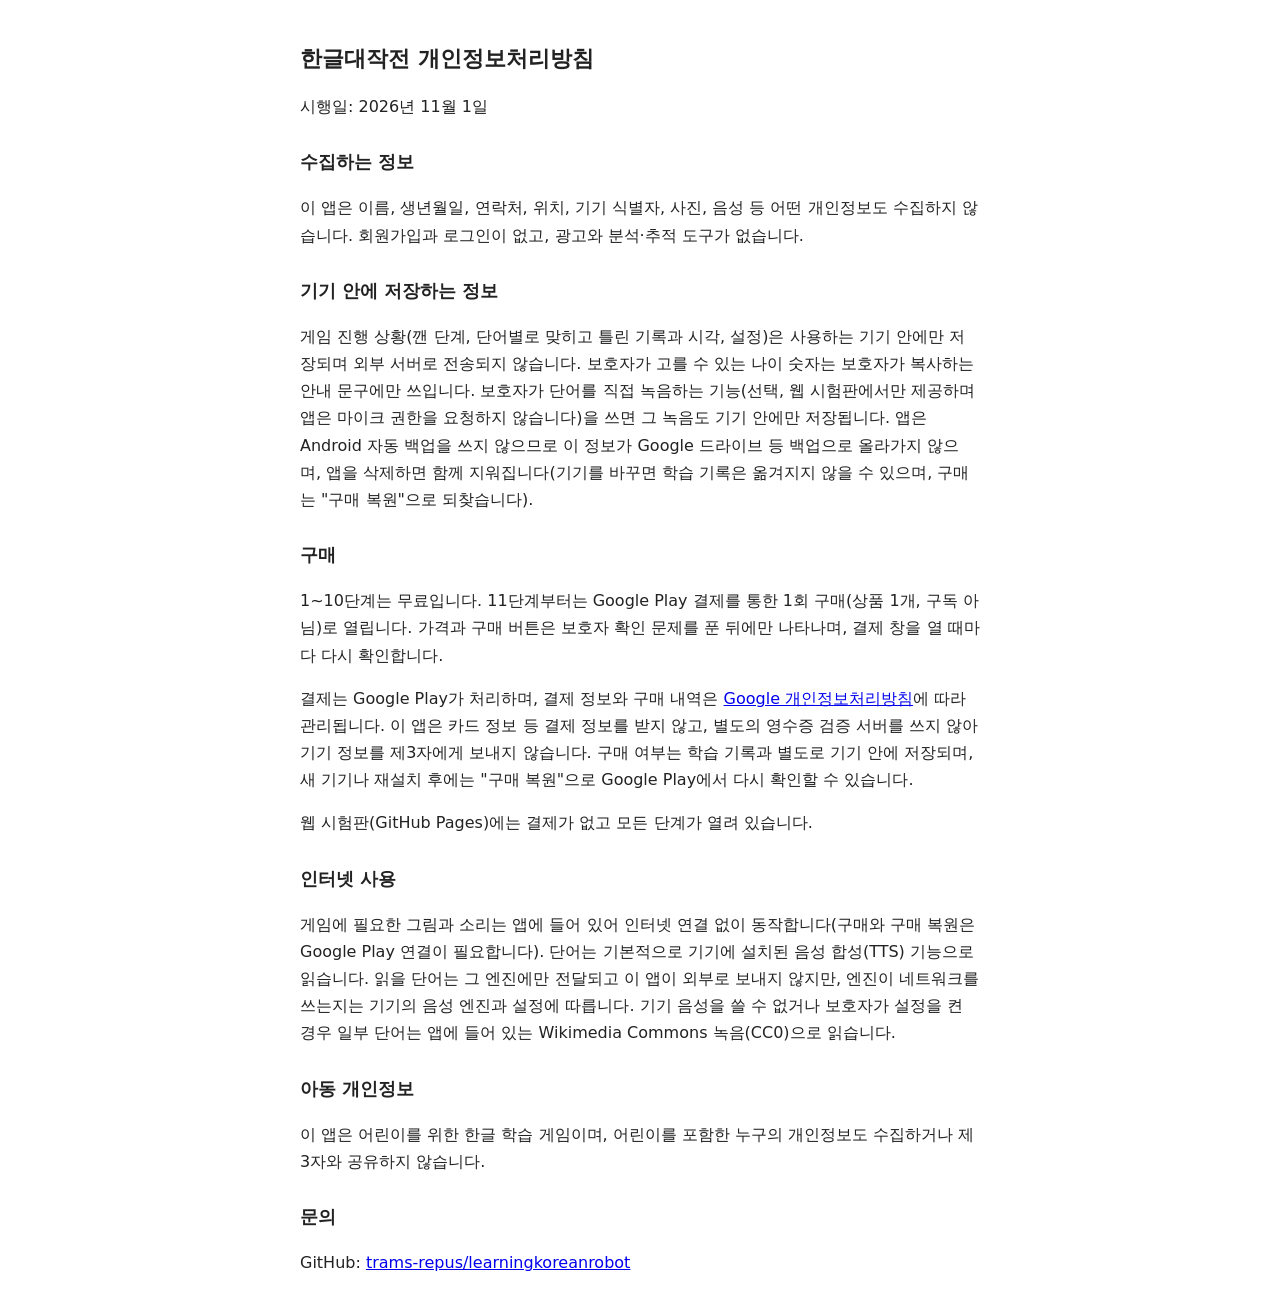
==== privacy.html @ 5465db0c "웹 빌드: learningkoreanrobot claude/hangul-defender-work d02875c Co-Authored-By: Claude Opus 5.5 <norep" ====
<!doctype html>
<html lang="ko"><head><meta charset="utf-8"><meta name="viewport" content="width=device-width,initial-scale=1">
<title>개인정보처리방침 · 한글대작전</title>
<style>body{font-family:system-ui,sans-serif;max-width:680px;margin:0 auto;padding:24px 16px;line-height:1.7;color:#222;background:#fff}h1{font-size:1.4rem}h2{font-size:1.1rem;margin-top:1.6em}</style>
</head><body>
<h1>한글대작전 개인정보처리방침</h1>
<p>시행일: 2026년 11월 1일</p>
<h2>수집하는 정보</h2>
<p>이 앱은 이름, 생년월일, 연락처, 위치, 기기 식별자, 사진, 음성 등 어떤 개인정보도 수집하지 않습니다. 회원가입과 로그인이 없고, 광고와 분석·추적 도구가 없습니다.</p>
<h2>기기 안에 저장하는 정보</h2>
<p>게임 진행 상황(깬 단계, 단어별로 맞히고 틀린 기록과 시각, 설정)은 사용하는 기기 안에만 저장되며 외부 서버로 전송되지 않습니다. 보호자가 고를 수 있는 나이 숫자는 보호자가 복사하는 안내 문구에만 쓰입니다. 보호자가 단어를 직접 녹음하는 기능(선택, 웹 시험판에서만 제공하며 앱은 마이크 권한을 요청하지 않습니다)을 쓰면 그 녹음도 기기 안에만 저장됩니다. 앱은 Android 자동 백업을 쓰지 않으므로 이 정보가 Google 드라이브 등 백업으로 올라가지 않으며, 앱을 삭제하면 함께 지워집니다(기기를 바꾸면 학습 기록은 옮겨지지 않을 수 있으며, 구매는 "구매 복원"으로 되찾습니다).</p>
<h2>구매</h2>
<p>1~10단계는 무료입니다. 11단계부터는 Google Play 결제를 통한 1회 구매(상품 1개, 구독 아님)로 열립니다. 가격과 구매 버튼은 보호자 확인 문제를 푼 뒤에만 나타나며, 결제 창을 열 때마다 다시 확인합니다.</p>
<p>결제는 Google Play가 처리하며, 결제 정보와 구매 내역은 <a href="https://policies.google.com/privacy">Google 개인정보처리방침</a>에 따라 관리됩니다. 이 앱은 카드 정보 등 결제 정보를 받지 않고, 별도의 영수증 검증 서버를 쓰지 않아 기기 정보를 제3자에게 보내지 않습니다. 구매 여부는 학습 기록과 별도로 기기 안에 저장되며, 새 기기나 재설치 후에는 "구매 복원"으로 Google Play에서 다시 확인할 수 있습니다.</p>
<p>웹 시험판(GitHub Pages)에는 결제가 없고 모든 단계가 열려 있습니다.</p>
<h2>인터넷 사용</h2>
<p>게임에 필요한 그림과 소리는 앱에 들어 있어 인터넷 연결 없이 동작합니다(구매와 구매 복원은 Google Play 연결이 필요합니다). 단어는 기본적으로 기기에 설치된 음성 합성(TTS) 기능으로 읽습니다. 읽을 단어는 그 엔진에만 전달되고 이 앱이 외부로 보내지 않지만, 엔진이 네트워크를 쓰는지는 기기의 음성 엔진과 설정에 따릅니다. 기기 음성을 쓸 수 없거나 보호자가 설정을 켠 경우 일부 단어는 앱에 들어 있는 Wikimedia Commons 녹음(CC0)으로 읽습니다.</p>
<h2>아동 개인정보</h2>
<p>이 앱은 어린이를 위한 한글 학습 게임이며, 어린이를 포함한 누구의 개인정보도 수집하거나 제3자와 공유하지 않습니다.</p>
<h2>문의</h2>
<p>GitHub: <a href="https://github.com/trams-repus/learningkoreanrobot/issues">trams-repus/learningkoreanrobot</a></p>
</body></html>
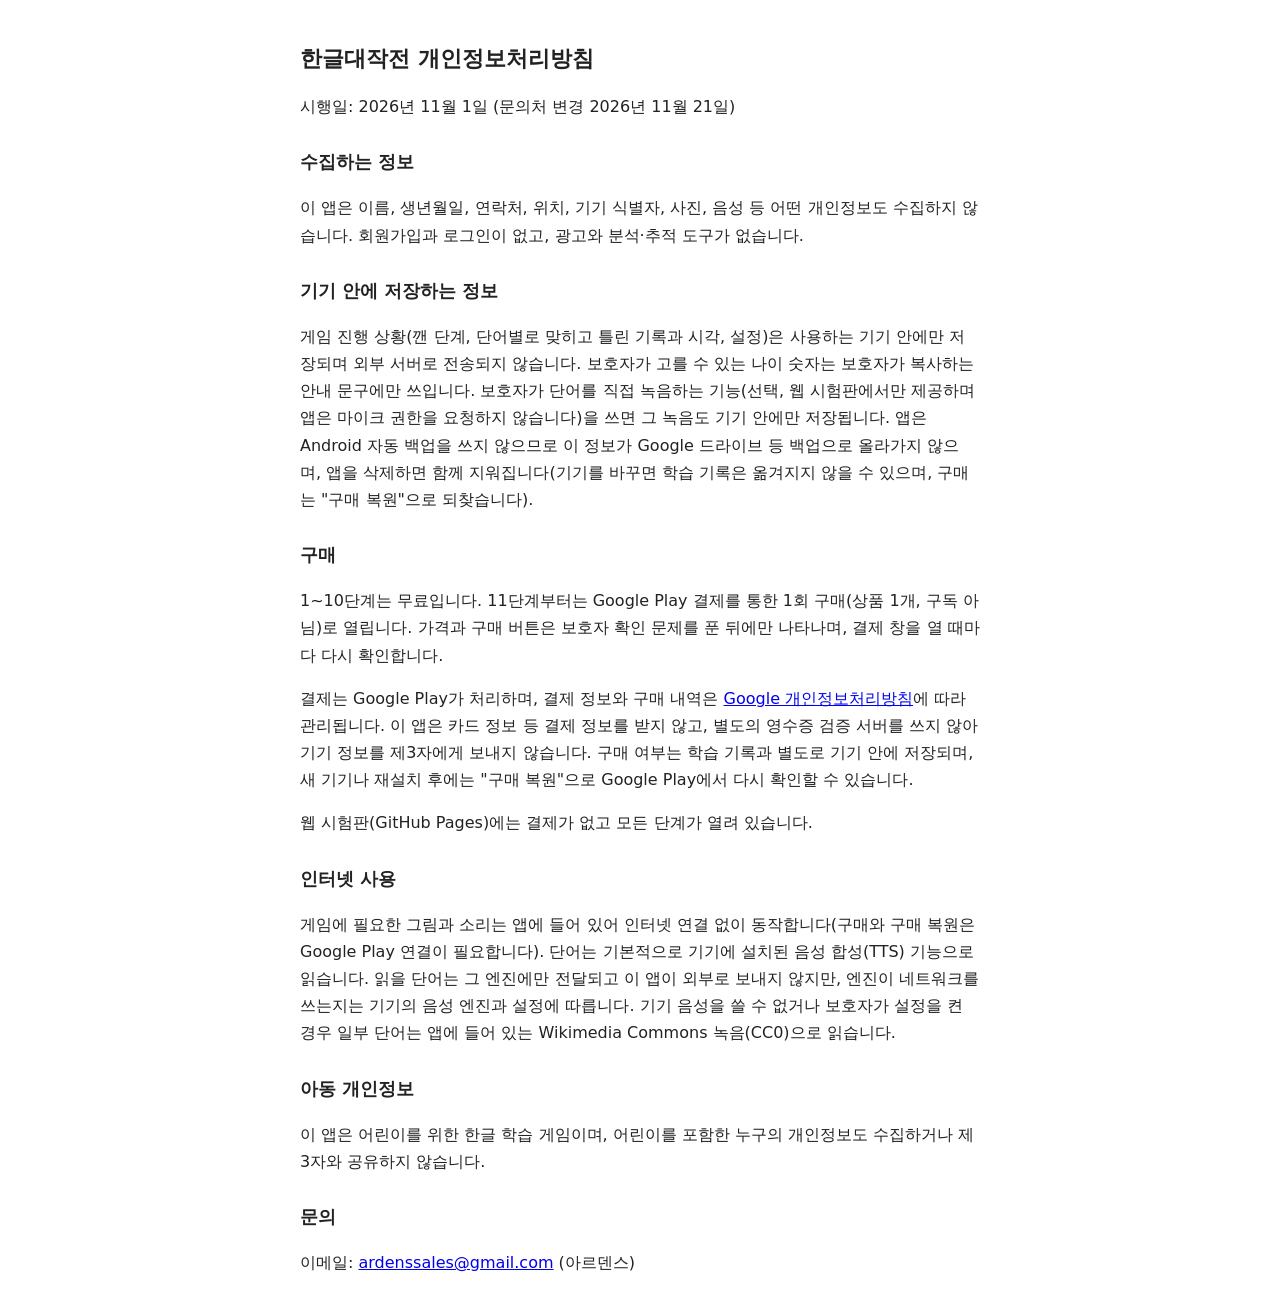
==== commit 93b42202: "처리방침 문의처를 아르덴스 고객지원 이메일로 (learningkoreanrobot claude/project-thread-6aqtv5)" ====
--- a/privacy.html
+++ b/privacy.html
@@ -4,7 +4,7 @@
 <style>body{font-family:system-ui,sans-serif;max-width:680px;margin:0 auto;padding:24px 16px;line-height:1.7;color:#222;background:#fff}h1{font-size:1.4rem}h2{font-size:1.1rem;margin-top:1.6em}</style>
 </head><body>
 <h1>한글대작전 개인정보처리방침</h1>
-<p>시행일: 2026년 11월 1일</p>
+<p>시행일: 2026년 11월 1일 (문의처 변경 2026년 11월 21일)</p>
 <h2>수집하는 정보</h2>
 <p>이 앱은 이름, 생년월일, 연락처, 위치, 기기 식별자, 사진, 음성 등 어떤 개인정보도 수집하지 않습니다. 회원가입과 로그인이 없고, 광고와 분석·추적 도구가 없습니다.</p>
 <h2>기기 안에 저장하는 정보</h2>
@@ -18,5 +18,5 @@
 <h2>아동 개인정보</h2>
 <p>이 앱은 어린이를 위한 한글 학습 게임이며, 어린이를 포함한 누구의 개인정보도 수집하거나 제3자와 공유하지 않습니다.</p>
 <h2>문의</h2>
-<p>GitHub: <a href="https://github.com/trams-repus/learningkoreanrobot/issues">trams-repus/learningkoreanrobot</a></p>
+<p>이메일: <a href="mailto:ardenssales@gmail.com">ardenssales@gmail.com</a> (아르덴스)</p>
 </body></html>
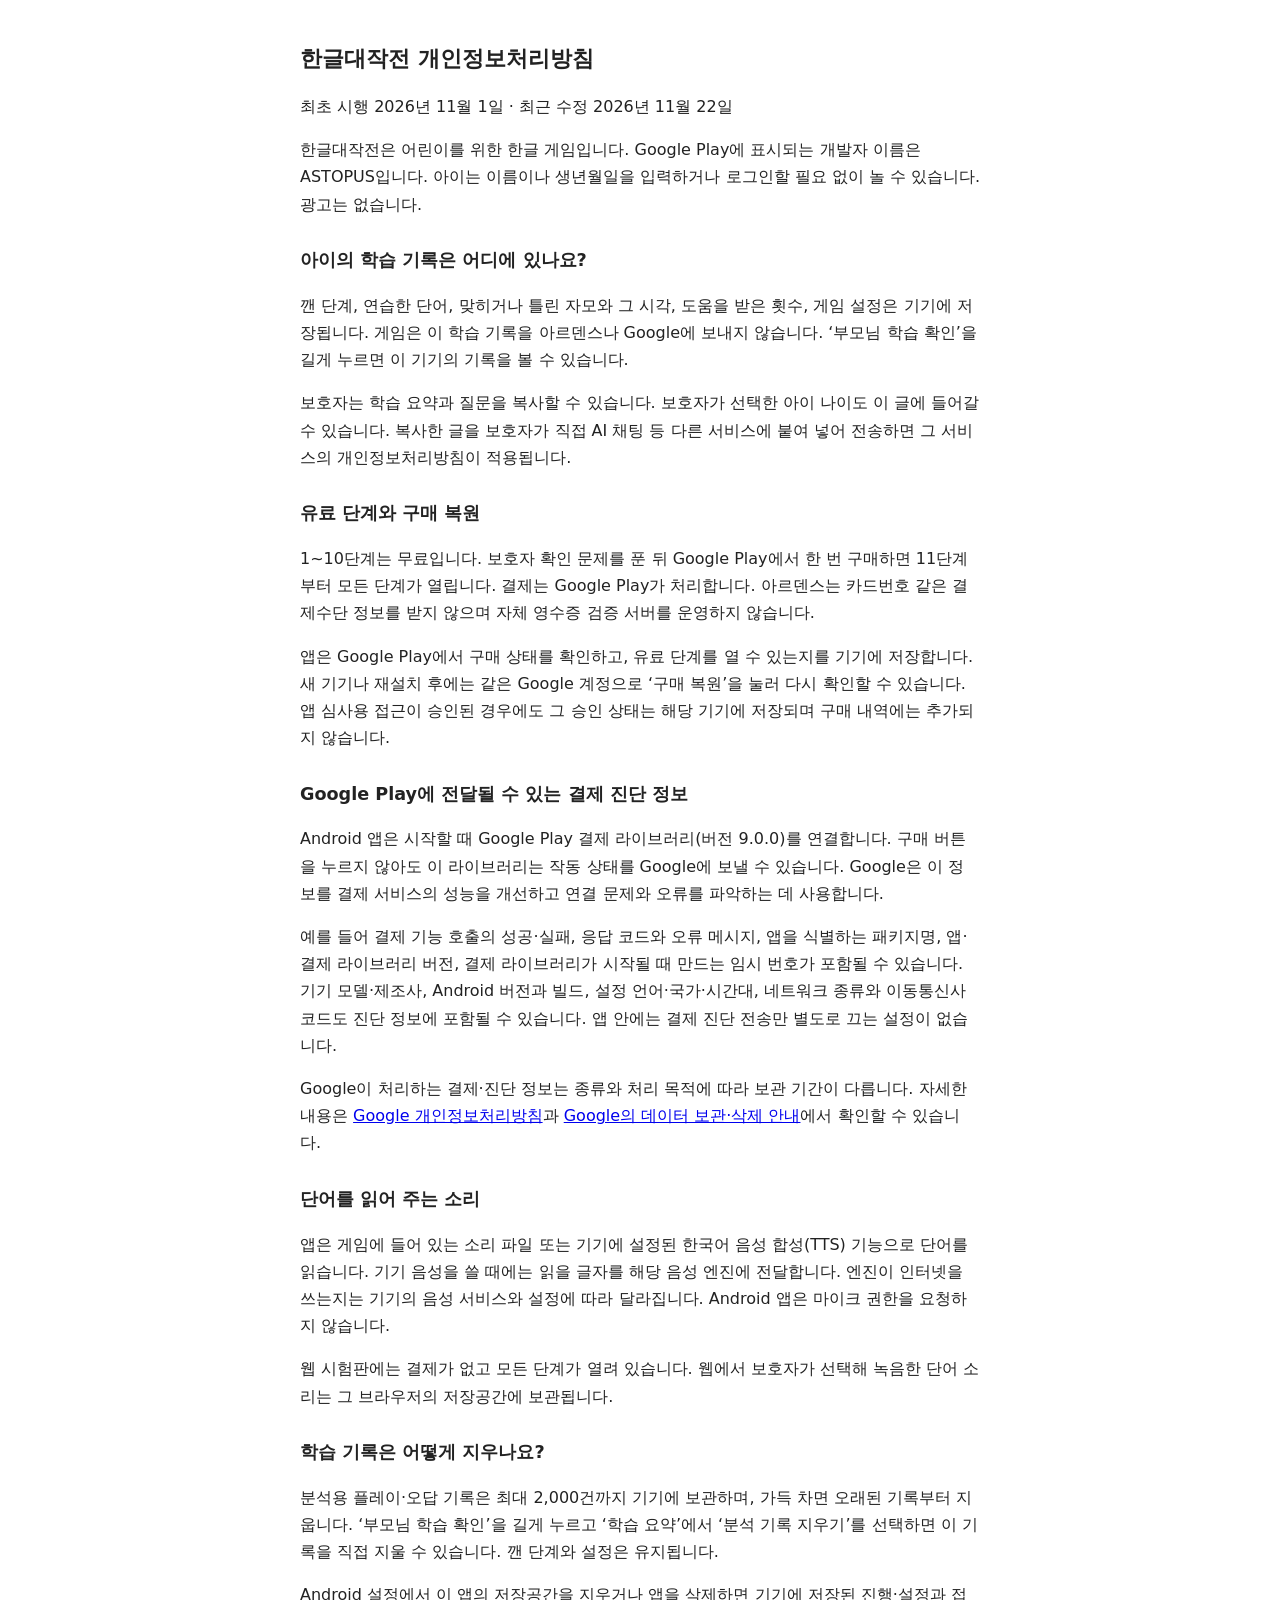
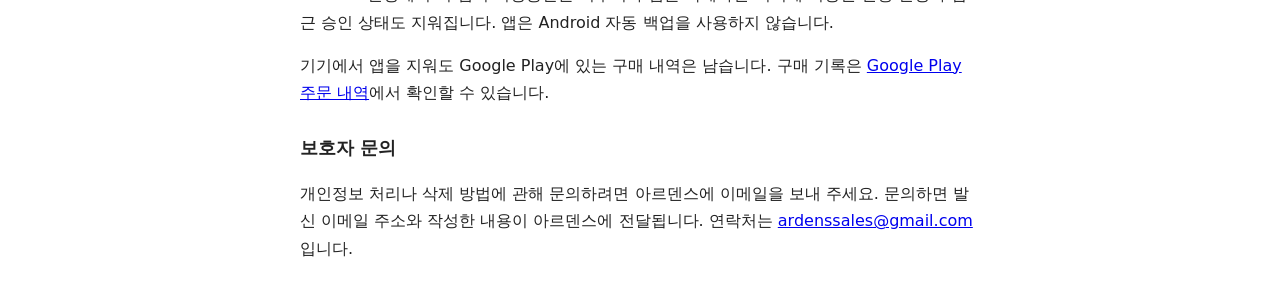
==== commit 938a76c8: "개인정보처리방침에 Google Play 결제 진단과 학습 기록 삭제 방법 반영" ====
--- a/privacy.html
+++ b/privacy.html
@@ -1,22 +1,34 @@
-<!doctype html>
-<html lang="ko"><head><meta charset="utf-8"><meta name="viewport" content="width=device-width,initial-scale=1">
-<title>개인정보처리방침 · 한글대작전</title>
-<style>body{font-family:system-ui,sans-serif;max-width:680px;margin:0 auto;padding:24px 16px;line-height:1.7;color:#222;background:#fff}h1{font-size:1.4rem}h2{font-size:1.1rem;margin-top:1.6em}</style>
-</head><body>
-<h1>한글대작전 개인정보처리방침</h1>
-<p>시행일: 2026년 11월 1일 (문의처 변경 2026년 11월 21일)</p>
-<h2>수집하는 정보</h2>
-<p>이 앱은 이름, 생년월일, 연락처, 위치, 기기 식별자, 사진, 음성 등 어떤 개인정보도 수집하지 않습니다. 회원가입과 로그인이 없고, 광고와 분석·추적 도구가 없습니다.</p>
-<h2>기기 안에 저장하는 정보</h2>
-<p>게임 진행 상황(깬 단계, 단어별로 맞히고 틀린 기록과 시각, 설정)은 사용하는 기기 안에만 저장되며 외부 서버로 전송되지 않습니다. 보호자가 고를 수 있는 나이 숫자는 보호자가 복사하는 안내 문구에만 쓰입니다. 보호자가 단어를 직접 녹음하는 기능(선택, 웹 시험판에서만 제공하며 앱은 마이크 권한을 요청하지 않습니다)을 쓰면 그 녹음도 기기 안에만 저장됩니다. 앱은 Android 자동 백업을 쓰지 않으므로 이 정보가 Google 드라이브 등 백업으로 올라가지 않으며, 앱을 삭제하면 함께 지워집니다(기기를 바꾸면 학습 기록은 옮겨지지 않을 수 있으며, 구매는 "구매 복원"으로 되찾습니다).</p>
-<h2>구매</h2>
-<p>1~10단계는 무료입니다. 11단계부터는 Google Play 결제를 통한 1회 구매(상품 1개, 구독 아님)로 열립니다. 가격과 구매 버튼은 보호자 확인 문제를 푼 뒤에만 나타나며, 결제 창을 열 때마다 다시 확인합니다.</p>
-<p>결제는 Google Play가 처리하며, 결제 정보와 구매 내역은 <a href="https://policies.google.com/privacy">Google 개인정보처리방침</a>에 따라 관리됩니다. 이 앱은 카드 정보 등 결제 정보를 받지 않고, 별도의 영수증 검증 서버를 쓰지 않아 기기 정보를 제3자에게 보내지 않습니다. 구매 여부는 학습 기록과 별도로 기기 안에 저장되며, 새 기기나 재설치 후에는 "구매 복원"으로 Google Play에서 다시 확인할 수 있습니다.</p>
-<p>웹 시험판(GitHub Pages)에는 결제가 없고 모든 단계가 열려 있습니다.</p>
-<h2>인터넷 사용</h2>
-<p>게임에 필요한 그림과 소리는 앱에 들어 있어 인터넷 연결 없이 동작합니다(구매와 구매 복원은 Google Play 연결이 필요합니다). 단어는 기본적으로 기기에 설치된 음성 합성(TTS) 기능으로 읽습니다. 읽을 단어는 그 엔진에만 전달되고 이 앱이 외부로 보내지 않지만, 엔진이 네트워크를 쓰는지는 기기의 음성 엔진과 설정에 따릅니다. 기기 음성을 쓸 수 없거나 보호자가 설정을 켠 경우 일부 단어는 앱에 들어 있는 Wikimedia Commons 녹음(CC0)으로 읽습니다.</p>
-<h2>아동 개인정보</h2>
-<p>이 앱은 어린이를 위한 한글 학습 게임이며, 어린이를 포함한 누구의 개인정보도 수집하거나 제3자와 공유하지 않습니다.</p>
-<h2>문의</h2>
-<p>이메일: <a href="mailto:ardenssales@gmail.com">ardenssales@gmail.com</a> (아르덴스)</p>
-</body></html>
+<!doctype html>
+<html lang="ko"><head><meta charset="utf-8"><meta name="viewport" content="width=device-width,initial-scale=1">
+<title>개인정보처리방침 · 한글대작전</title>
+<style>body{font-family:system-ui,sans-serif;max-width:680px;margin:0 auto;padding:24px 16px;line-height:1.7;color:#222;background:#fff}h1{font-size:1.4rem}h2{font-size:1.1rem;margin-top:1.6em}</style>
+</head><body>
+<h1>한글대작전 개인정보처리방침</h1>
+<p>최초 시행 2026년 11월 1일 · 최근 수정 2026년 11월 22일</p>
+<p>한글대작전은 어린이를 위한 한글 게임입니다. Google Play에 표시되는 개발자 이름은 ASTOPUS입니다. 아이는 이름이나 생년월일을 입력하거나 로그인할 필요 없이 놀 수 있습니다. 광고는 없습니다.</p>
+
+<h2>아이의 학습 기록은 어디에 있나요?</h2>
+<p>깬 단계, 연습한 단어, 맞히거나 틀린 자모와 그 시각, 도움을 받은 횟수, 게임 설정은 기기에 저장됩니다. 게임은 이 학습 기록을 아르덴스나 Google에 보내지 않습니다. ‘부모님 학습 확인’을 길게 누르면 이 기기의 기록을 볼 수 있습니다.</p>
+<p>보호자는 학습 요약과 질문을 복사할 수 있습니다. 보호자가 선택한 아이 나이도 이 글에 들어갈 수 있습니다. 복사한 글을 보호자가 직접 AI 채팅 등 다른 서비스에 붙여 넣어 전송하면 그 서비스의 개인정보처리방침이 적용됩니다.</p>
+
+<h2>유료 단계와 구매 복원</h2>
+<p>1~10단계는 무료입니다. 보호자 확인 문제를 푼 뒤 Google Play에서 한 번 구매하면 11단계부터 모든 단계가 열립니다. 결제는 Google Play가 처리합니다. 아르덴스는 카드번호 같은 결제수단 정보를 받지 않으며 자체 영수증 검증 서버를 운영하지 않습니다.</p>
+<p>앱은 Google Play에서 구매 상태를 확인하고, 유료 단계를 열 수 있는지를 기기에 저장합니다. 새 기기나 재설치 후에는 같은 Google 계정으로 ‘구매 복원’을 눌러 다시 확인할 수 있습니다. 앱 심사용 접근이 승인된 경우에도 그 승인 상태는 해당 기기에 저장되며 구매 내역에는 추가되지 않습니다.</p>
+
+<h2>Google Play에 전달될 수 있는 결제 진단 정보</h2>
+<p>Android 앱은 시작할 때 Google Play 결제 라이브러리(버전 9.0.0)를 연결합니다. 구매 버튼을 누르지 않아도 이 라이브러리는 작동 상태를 Google에 보낼 수 있습니다. Google은 이 정보를 결제 서비스의 성능을 개선하고 연결 문제와 오류를 파악하는 데 사용합니다.</p>
+<p>예를 들어 결제 기능 호출의 성공·실패, 응답 코드와 오류 메시지, 앱을 식별하는 패키지명, 앱·결제 라이브러리 버전, 결제 라이브러리가 시작될 때 만드는 임시 번호가 포함될 수 있습니다. 기기 모델·제조사, Android 버전과 빌드, 설정 언어·국가·시간대, 네트워크 종류와 이동통신사 코드도 진단 정보에 포함될 수 있습니다. 앱 안에는 결제 진단 전송만 별도로 끄는 설정이 없습니다.</p>
+<p>Google이 처리하는 결제·진단 정보는 종류와 처리 목적에 따라 보관 기간이 다릅니다. 자세한 내용은 <a href="https://policies.google.com/privacy?hl=ko">Google 개인정보처리방침</a>과 <a href="https://policies.google.com/technologies/retention?hl=ko">Google의 데이터 보관·삭제 안내</a>에서 확인할 수 있습니다.</p>
+
+<h2>단어를 읽어 주는 소리</h2>
+<p>앱은 게임에 들어 있는 소리 파일 또는 기기에 설정된 한국어 음성 합성(TTS) 기능으로 단어를 읽습니다. 기기 음성을 쓸 때에는 읽을 글자를 해당 음성 엔진에 전달합니다. 엔진이 인터넷을 쓰는지는 기기의 음성 서비스와 설정에 따라 달라집니다. Android 앱은 마이크 권한을 요청하지 않습니다.</p>
+<p>웹 시험판에는 결제가 없고 모든 단계가 열려 있습니다. 웹에서 보호자가 선택해 녹음한 단어 소리는 그 브라우저의 저장공간에 보관됩니다.</p>
+
+<h2>학습 기록은 어떻게 지우나요?</h2>
+<p>분석용 플레이·오답 기록은 최대 2,000건까지 기기에 보관하며, 가득 차면 오래된 기록부터 지웁니다. ‘부모님 학습 확인’을 길게 누르고 ‘학습 요약’에서 ‘분석 기록 지우기’를 선택하면 이 기록을 직접 지울 수 있습니다. 깬 단계와 설정은 유지됩니다.</p>
+<p>Android 설정에서 이 앱의 저장공간을 지우거나 앱을 삭제하면 기기에 저장된 진행·설정과 접근 승인 상태도 지워집니다. 앱은 Android 자동 백업을 사용하지 않습니다.</p>
+<p>기기에서 앱을 지워도 Google Play에 있는 구매 내역은 남습니다. 구매 기록은 <a href="https://support.google.com/googleplay/answer/2850369?hl=ko">Google Play 주문 내역</a>에서 확인할 수 있습니다.</p>
+
+<h2>보호자 문의</h2>
+<p>개인정보 처리나 삭제 방법에 관해 문의하려면 아르덴스에 이메일을 보내 주세요. 문의하면 발신 이메일 주소와 작성한 내용이 아르덴스에 전달됩니다. 연락처는 <a href="mailto:ardenssales@gmail.com">ardenssales@gmail.com</a>입니다.</p>
+</body></html>
